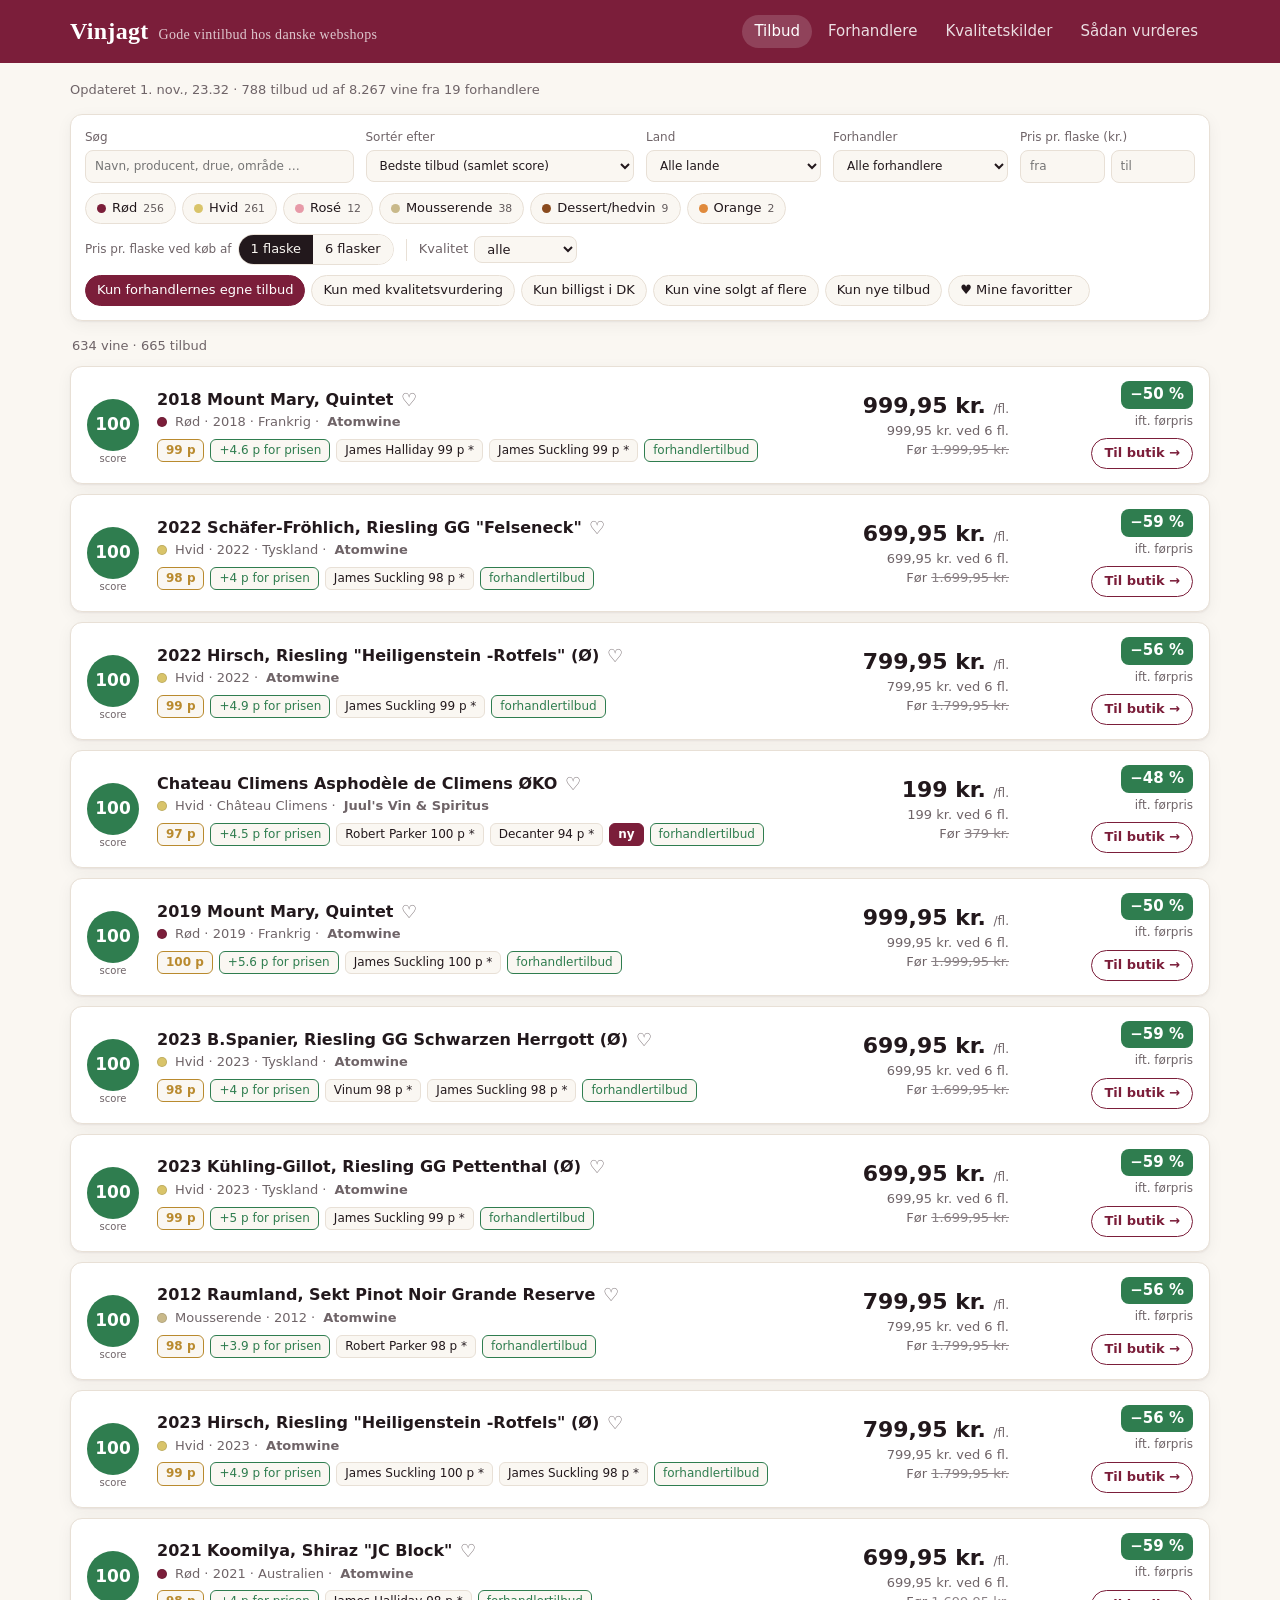
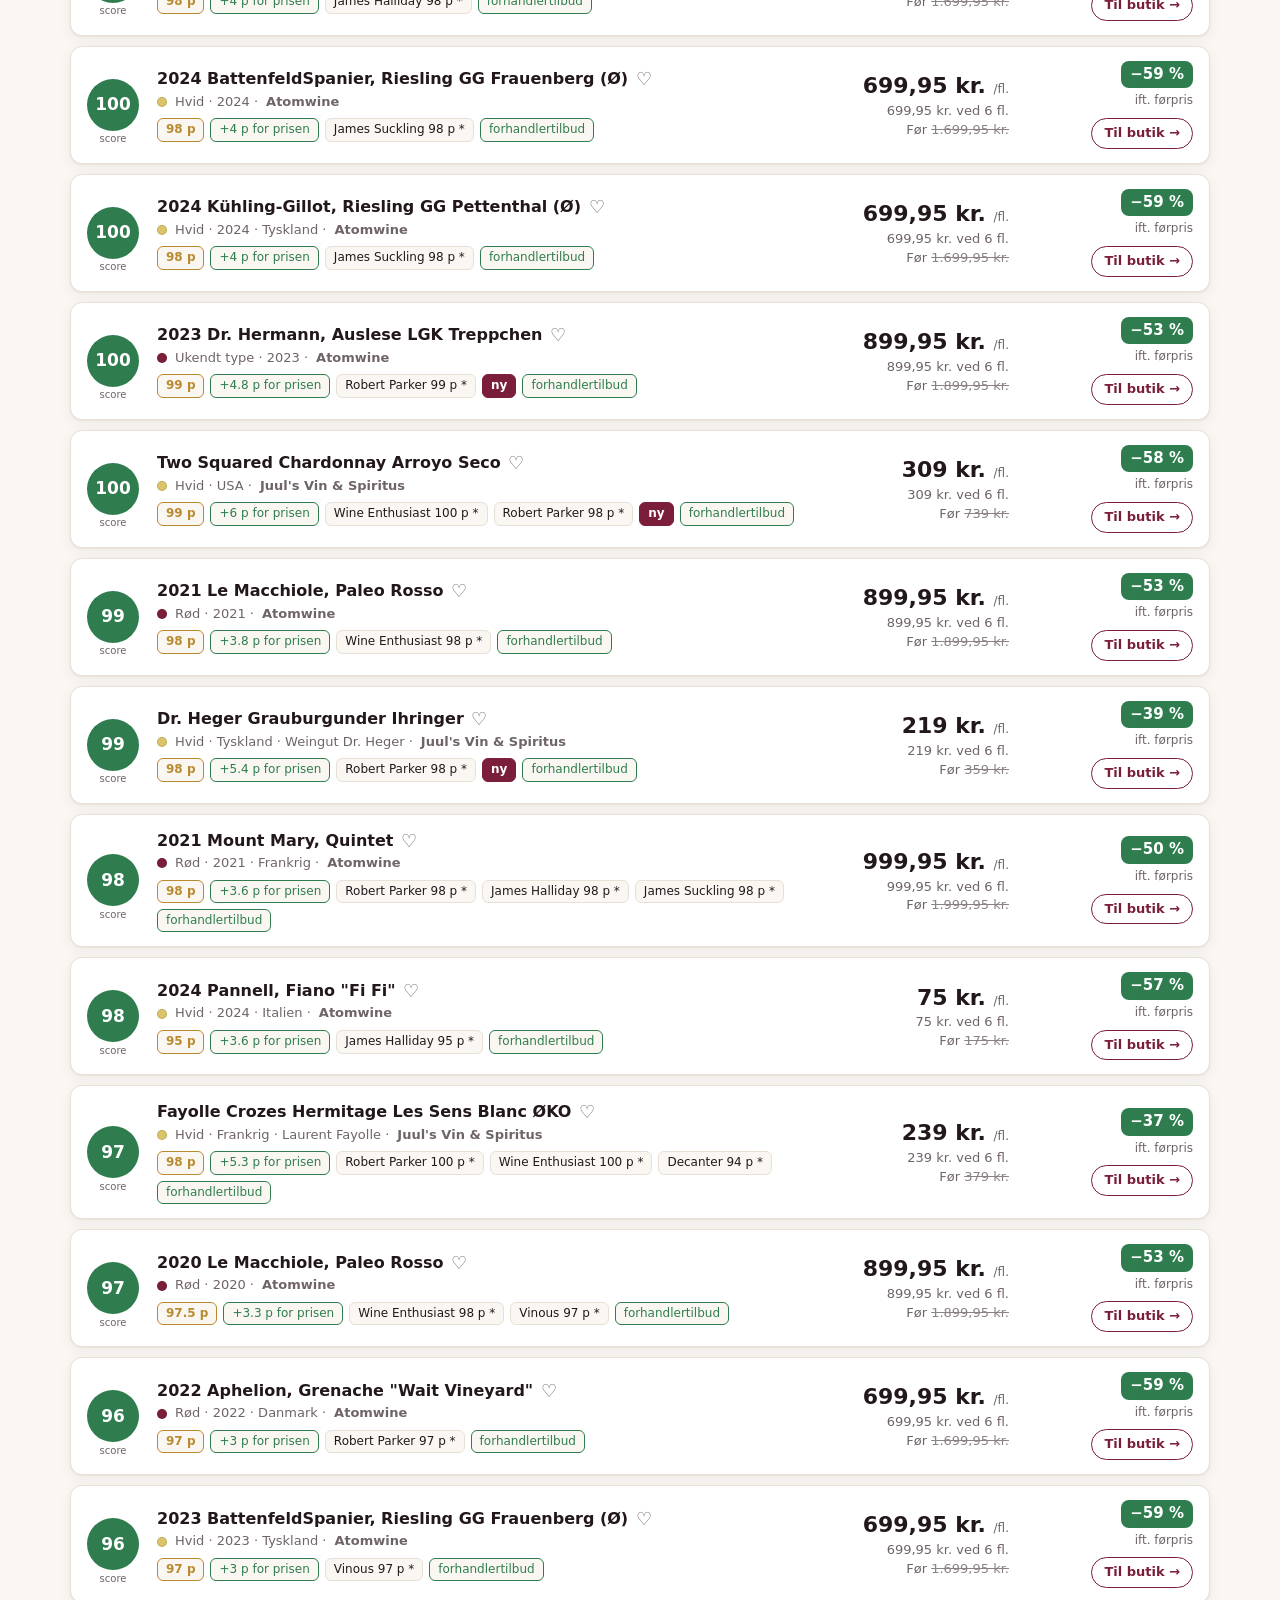
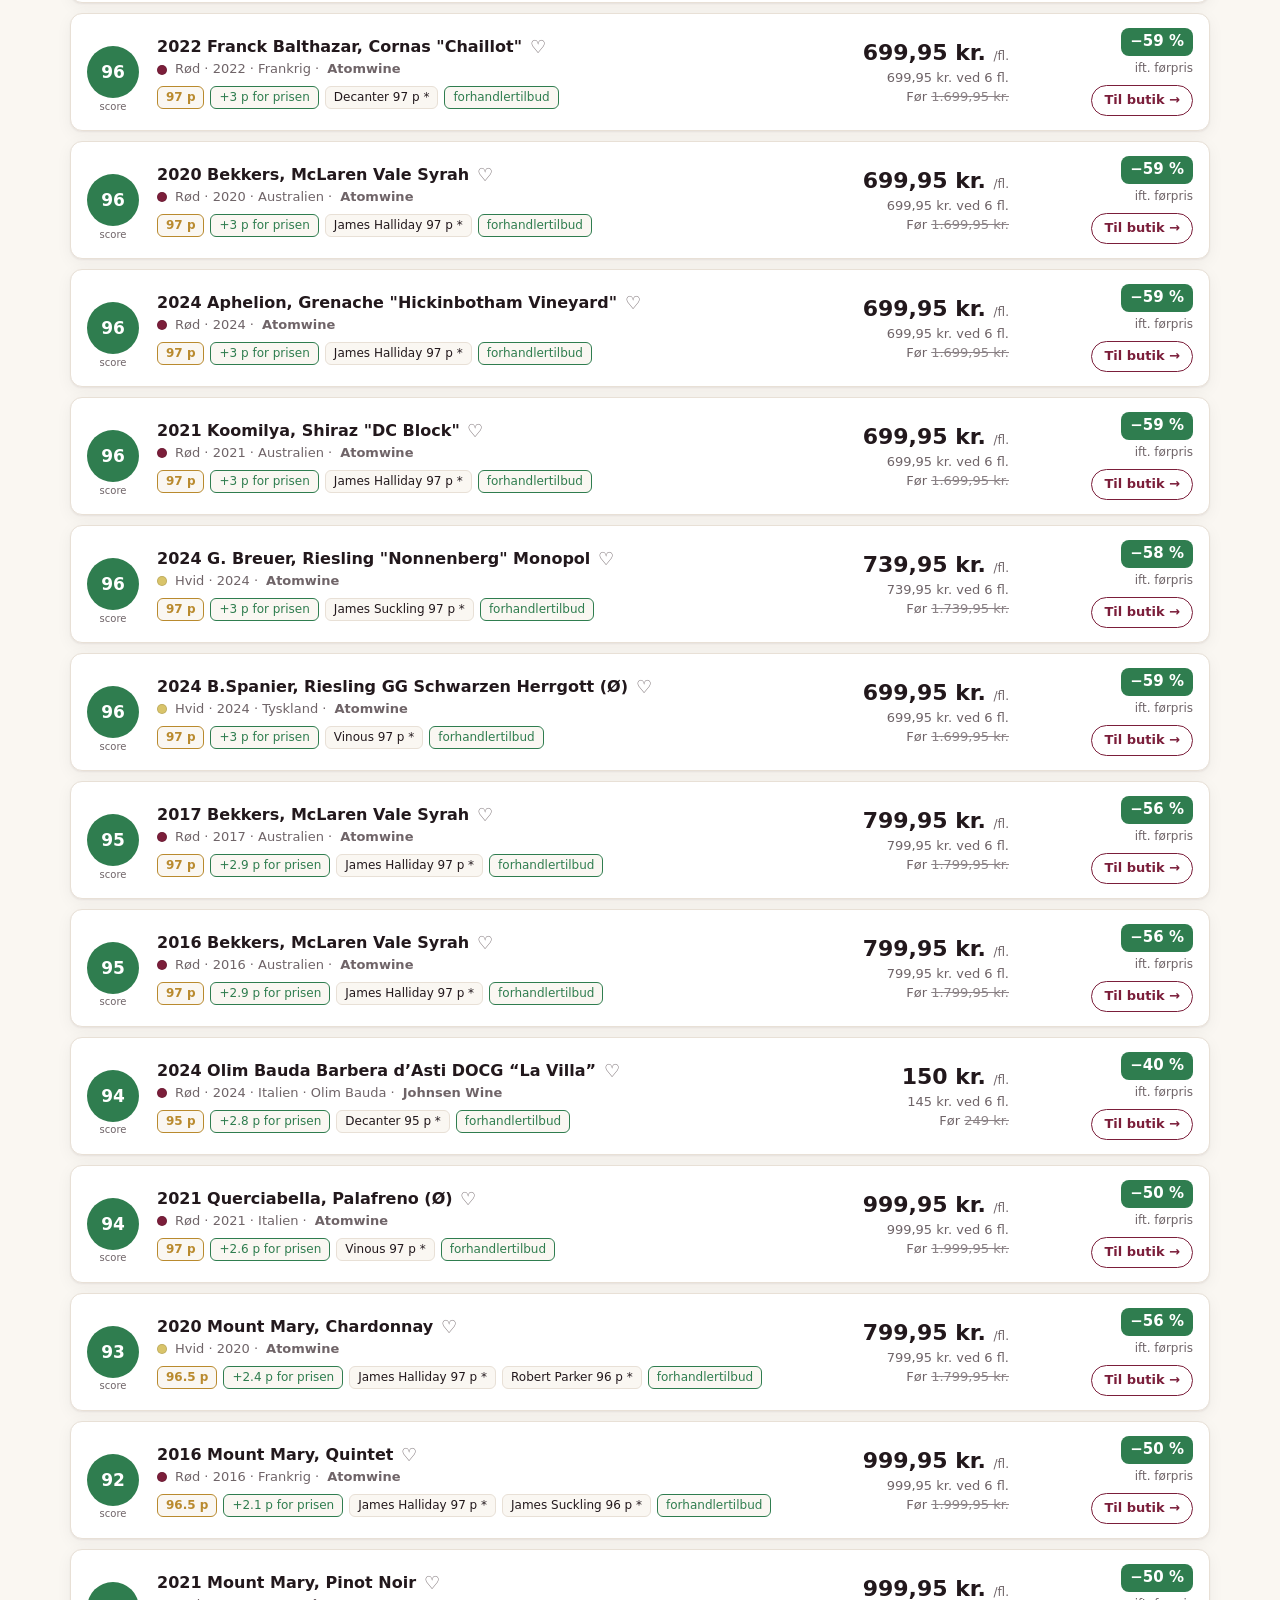
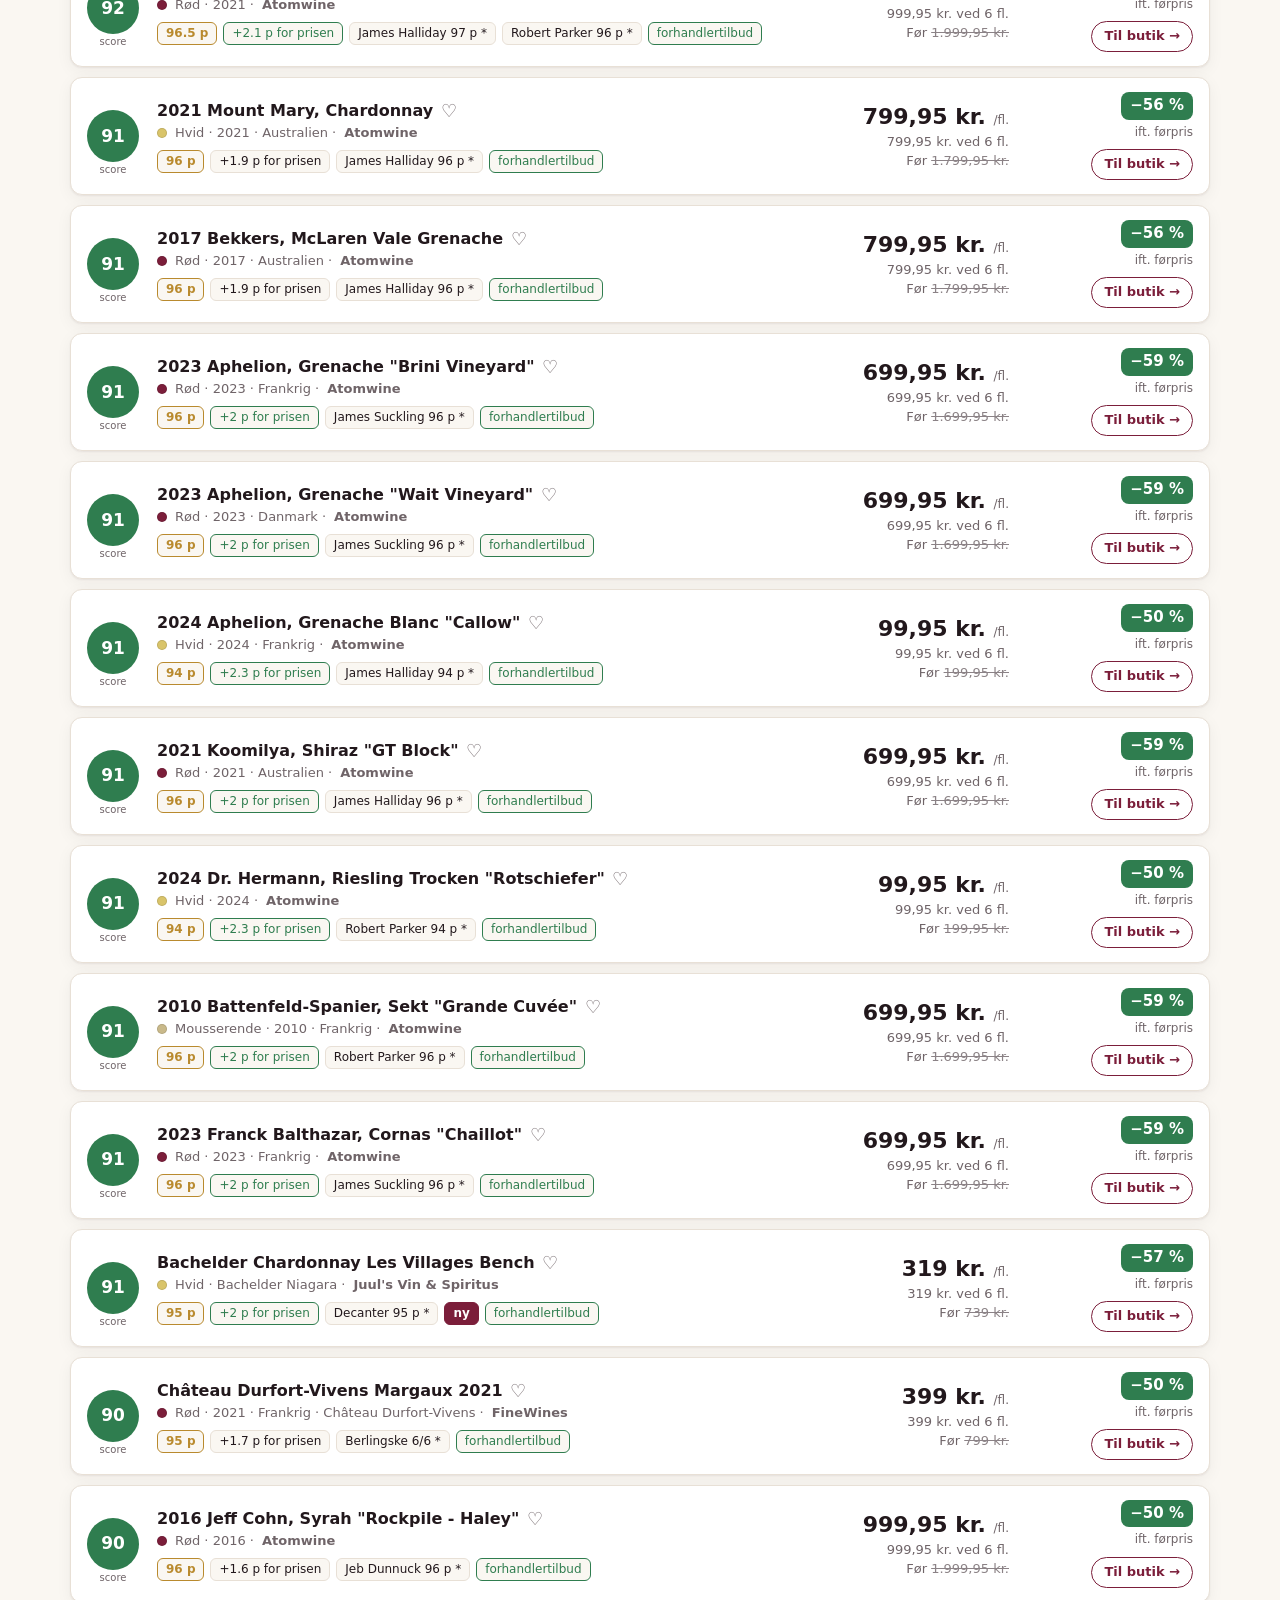
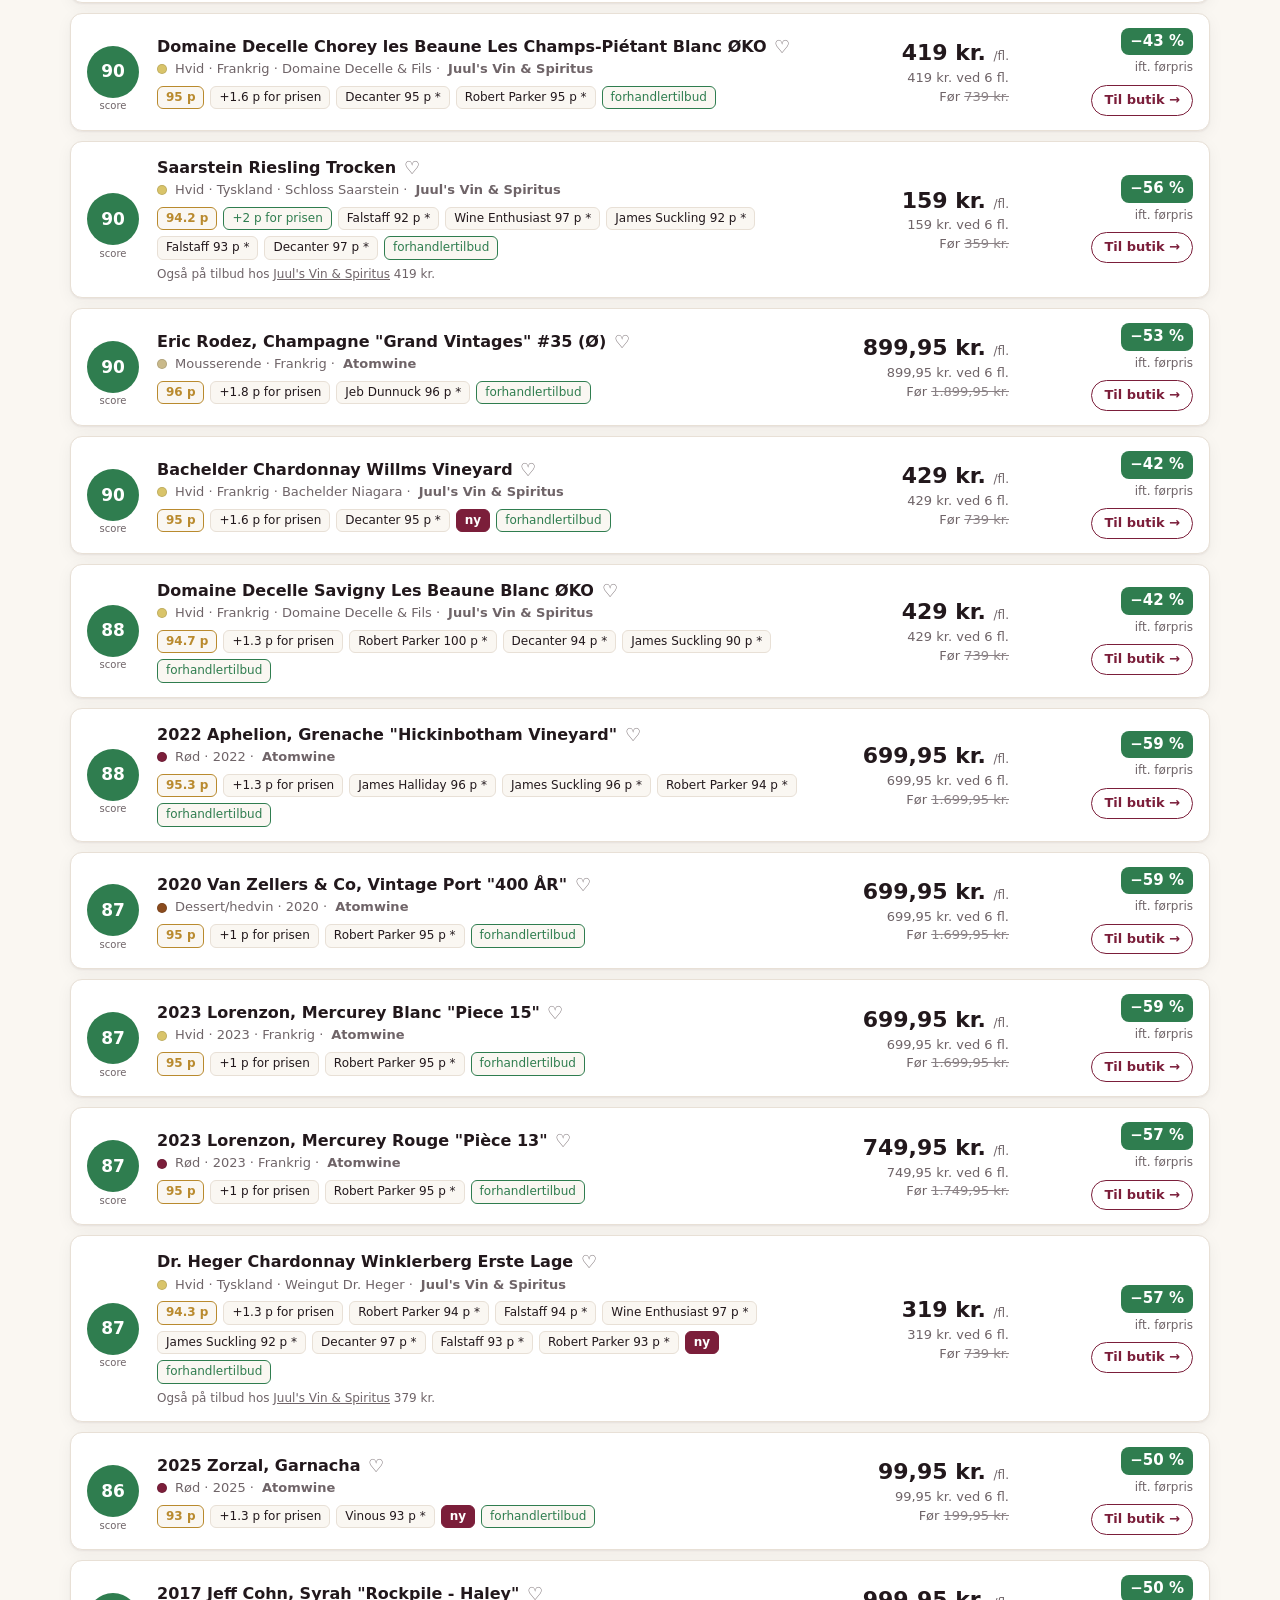
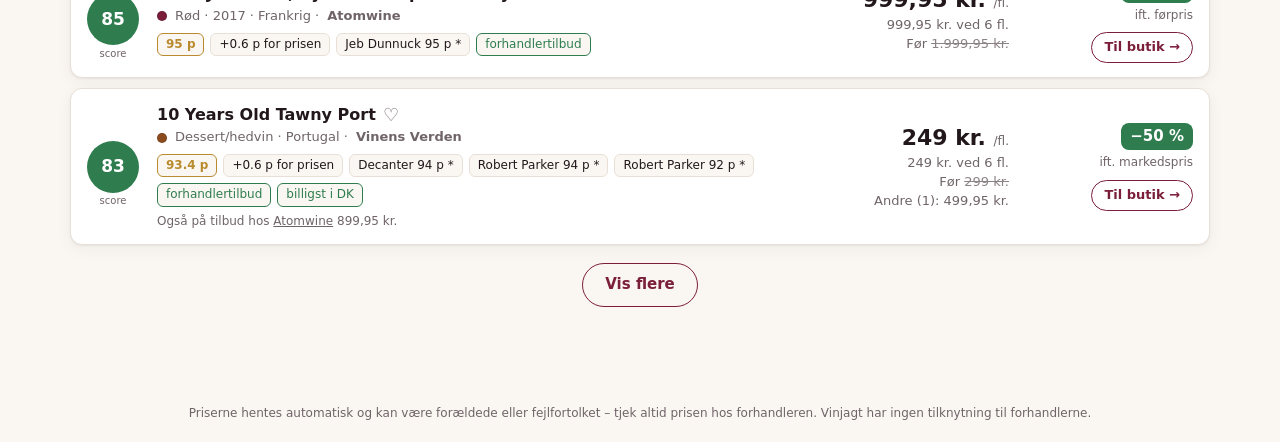
==== index.html @ 304e9aa5 "Opdatering 2026-11-02 00:32" ====
<!DOCTYPE html>
<html lang="da">
<head>
<meta charset="utf-8">
<meta name="viewport" content="width=device-width, initial-scale=1">
<title>Vinjagt – gode vintilbud hos danske webshops</title>
<link rel="icon" href="data:image/svg+xml,<svg xmlns='http://www.w3.org/2000/svg' viewBox='0 0 100 100'><text y='.9em' font-size='90'>🍷</text></svg>">
<link rel="stylesheet" href="assets/style.css">
</head>
<body>
<header class="top"><div class="wrap">
  <h1 id="title">Vinjagt<span id="subtitle"></span></h1>
  <nav><a href="index.html" class="on">Tilbud</a><a href="forhandlere.html">Forhandlere</a><a href="kilder.html">Kvalitetskilder</a><a href="metode.html">Sådan vurderes</a></nav>
</div></header>
<main class="wrap">
  <p class="meta" id="meta">Indlæser …</p>
  <section class="filters" id="filters" aria-label="Filtre">
    <label class="f-search">Søg<input id="q" type="search" placeholder="Navn, producent, drue, område …"></label>
    <button class="ftoggle" id="ftoggle" type="button" aria-expanded="false" aria-controls="filters">Filtre</button>
    <label class="f-sort">Sortér efter
      <select id="sort">
        <option value="s">Bedste tilbud (samlet score)</option>
        <option value="d">Største rabat</option>
        <option value="p">Laveste pris</option>
        <option value="-p">Højeste pris</option>
        <option value="q">Højeste kvalitet</option>
        <option value="v">Bedste værdi for pengene</option>
        <option value="n">Navn A–Å</option>
        <option value="fs">Nyeste tilbud</option>
      </select></label>
    <label class="f-country">Land<select id="country"><option value="">Alle lande</option></select></label>
    <label class="f-shop">Forhandler<select id="shop"><option value="">Alle forhandlere</option></select></label>
    <div class="f-price"><span>Pris pr. flaske (kr.)</span>
      <div><input id="min" type="number" min="0" step="10" placeholder="fra" aria-label="Mindste pris">
      <input id="max" type="number" min="0" step="10" placeholder="til" aria-label="Højeste pris"></div></div>
    <div class="chips" id="types"></div>
    <div class="chips">
      <span class="lbl">Pris pr. flaske ved køb af</span>
      <span class="seg" id="basis"><button data-v="1" class="on">1 flaske</button><button data-v="6">6 flasker</button></span>
      <span class="sep"></span>
      <label class="inline">Kvalitet <select id="minq"><option value="">alle</option><option value="85">85+ point</option>
        <option value="88">88+ point</option><option value="90">90+ point</option><option value="92">92+ point</option></select></label>
    </div>
    <div class="chips">
      <button class="chip" id="own" title="Kun varer forhandleren selv har sat ned eller lagt på sin tilbudsside">Kun forhandlernes egne tilbud</button>
      <button class="chip" id="rated">Kun med kvalitetsvurdering</button>
      <button class="chip" id="cheapest">Kun billigst i DK</button>
      <button class="chip" id="multi">Kun vine solgt af flere</button>
      <button class="chip" id="fresh" title="Tilbud der er startet inden for det seneste døgn">Kun nye tilbud</button>
      <button class="chip" id="favs" title="Vine du har markeret med ♥ (gemmes i denne browser)">♥ Mine favoritter <small id="favn"></small></button>
      <button class="reset" id="reset" type="button" hidden>Nulstil filtre</button>
    </div>
  </section>
  <p class="count" id="count"></p>
  <div class="list" id="list"></div>
  <button class="more" id="more" hidden>Vis flere</button>
</main>
<footer>Priserne hentes automatisk og kan være forældede eller fejlfortolket – tjek altid prisen hos forhandleren. Vinjagt har ingen tilknytning til forhandlerne.</footer>
<script src="assets/common.js"></script>
<script src="assets/app.js"></script>
</body>
</html>
---- assets/style.css ----
:root{
  --bg:#faf7f2; --panel:#fff; --ink:#22181c; --muted:#6f6468; --line:#e8e0d6;
  --wine:#7b1e3a; --wine-2:#a33a58; --gold:#b98a2e; --ok:#2f7d4f; --warn:#b5651d; --bad:#a32b2b;
  --t-rød:#7b1e3a; --t-hvid:#d9c46a; --t-rosé:#e79aa8; --t-mousserende:#c9b98a; --t-dessert:#8a4b1e; --t-orange:#e08a3c;
  --r:12px; --shadow:0 1px 2px rgba(34,24,28,.06),0 4px 16px rgba(34,24,28,.05);
  font-family: ui-sans-serif, system-ui, -apple-system, "Segoe UI", Roboto, sans-serif;
}
@media (prefers-color-scheme: dark){
  :root{--bg:#161214; --panel:#1f1a1c; --ink:#f1ebe6; --muted:#a99ea2; --line:#352d30; --wine:#e07a96; --wine-2:#f09ab0; --shadow:none}
}
*{box-sizing:border-box}
body{margin:0;background:var(--bg);color:var(--ink);line-height:1.45;font-size:15px}
a{color:var(--wine)}
header.top{background:var(--wine);color:#fff}
header.top .wrap{display:flex;align-items:center;gap:24px;padding:14px 20px;flex-wrap:wrap}
header.top h1{font-family:Georgia,"Times New Roman",serif;font-size:24px;margin:0;letter-spacing:.3px}
header.top h1 span{opacity:.75;font-size:14px;font-family:inherit;font-weight:400;margin-left:10px}
header.top nav{display:flex;flex-wrap:wrap;gap:4px;margin-left:auto}
header.top nav a{color:#fff;text-decoration:none;padding:6px 12px;border-radius:999px;opacity:.85}
header.top nav a.on,header.top nav a:hover{background:rgba(255,255,255,.16);opacity:1}
.wrap{max-width:1180px;margin:0 auto}
main.wrap{padding:18px 20px 60px}
.meta{color:var(--muted);font-size:13px;margin:0 0 14px}
.filters{background:var(--panel);border:1px solid var(--line);border-radius:var(--r);padding:14px;box-shadow:var(--shadow);
  display:grid;grid-template-columns:repeat(12,1fr);gap:10px 12px;position:sticky;top:0;z-index:5}
.filters label{min-width:0;font-size:12px;color:var(--muted);display:flex;flex-direction:column;gap:4px}
.filters input,.filters select{width:100%;font:inherit;padding:7px 9px;border:1px solid var(--line);border-radius:8px;background:var(--bg);color:var(--ink);min-width:0}
.f-search{grid-column:span 3}.f-sort{grid-column:span 3}.f-country,.f-shop,.f-price{grid-column:span 2}
.f-price{font-size:12px;color:var(--muted);display:flex;flex-direction:column;gap:4px;min-width:0}
.f-price div{display:flex;gap:6px}
.lbl{font-size:12px;color:var(--muted)}
label.inline{flex-direction:row;align-items:center;gap:6px;font-size:13px;color:var(--muted)}
label.inline select{width:auto;padding:4px 8px}
.chip small{opacity:.7}
.reset{margin-left:auto;font:inherit;font-size:13px;background:none;border:0;color:var(--wine);cursor:pointer;text-decoration:underline}
.ftoggle{display:none}
.chips{grid-column:1/-1;display:flex;gap:6px;flex-wrap:wrap;align-items:center}
.chip{border:1px solid var(--line);background:var(--bg);color:var(--ink);padding:5px 11px;border-radius:999px;cursor:pointer;font:inherit;font-size:13px;display:inline-flex;gap:6px;align-items:center}
.chip.on{background:var(--wine);border-color:var(--wine);color:#fff}
.chip .dot{width:9px;height:9px;border-radius:50%}
.sep{width:1px;height:22px;background:var(--line);margin:0 6px}
.seg{display:inline-flex;border:1px solid var(--line);border-radius:999px;overflow:hidden}
.seg button{border:0;background:var(--bg);color:var(--ink);padding:5px 12px;font:inherit;font-size:13px;cursor:pointer}
.seg button.on{background:var(--ink);color:var(--bg)}
.count{margin:16px 2px 10px;color:var(--muted);font-size:13px}
.list{display:flex;flex-direction:column;gap:10px}
.card{background:var(--panel);border:1px solid var(--line);border-radius:var(--r);box-shadow:var(--shadow);
  display:grid;grid-template-columns:56px 1fr 190px 170px;gap:14px;padding:14px 16px;align-items:center}
.main{display:flex;gap:12px;align-items:flex-start;min-width:0}
.main>div{min-width:0}
.thumb{width:40px;height:72px;object-fit:contain;flex:none;border-radius:4px;background:#fff}
.fav{background:none;border:0;cursor:pointer;font-size:18px;line-height:1;color:var(--muted);padding:0 2px;vertical-align:-1px}
.fav.on{color:var(--wine)}
.tag.new{background:var(--wine);border-color:var(--wine);color:#fff;font-weight:600}
.spark{display:block;margin:6px 0 0 auto}
.also{font-size:12px;color:var(--muted);margin-top:6px}
.also a{color:inherit}
.score{width:52px;height:52px;border-radius:50%;display:grid;place-items:center;font-weight:700;font-size:17px;color:#fff;position:relative}
.score small{position:absolute;bottom:-16px;font-size:10px;color:var(--muted);font-weight:500;white-space:nowrap}
.name{font-weight:600;font-size:16px;margin:0 0 2px}
.name a{color:inherit;text-decoration:none}.name a:hover{text-decoration:underline}
.sub{color:var(--muted);font-size:13px;display:flex;gap:8px;flex-wrap:wrap;align-items:center}
.tdot{width:10px;height:10px;border-radius:50%;display:inline-block;border:1px solid rgba(0,0,0,.12)}
.tags{display:flex;gap:6px;flex-wrap:wrap;margin-top:7px}
.tag{font-size:12px;padding:2px 8px;border-radius:6px;background:var(--bg);border:1px solid var(--line);white-space:nowrap}
.tag.q{border-color:var(--gold);color:var(--gold);font-weight:600}
.tag.good{border-color:var(--ok);color:var(--ok)}
.tag.warn{border-color:var(--warn);color:var(--warn)}
.tag a{color:inherit}
.price{text-align:right}
.price .big{font-size:22px;font-weight:700;font-variant-numeric:tabular-nums}
.price .big small{font-size:12px;font-weight:400;color:var(--muted)}
.price .alt{font-size:13px;color:var(--muted);font-variant-numeric:tabular-nums}
.price .was{font-size:13px;color:var(--muted)}
.price .was s{opacity:.8}
.deal{text-align:right}
.badge{display:inline-block;background:var(--ok);color:#fff;font-weight:700;border-radius:8px;padding:3px 9px;font-size:15px}
.badge.small{background:var(--muted)}
.deal .ref{font-size:12px;color:var(--muted);margin-top:4px}
.deal .go{display:inline-block;margin-top:8px;font-size:13px;font-weight:600;text-decoration:none;border:1px solid var(--wine);padding:5px 12px;border-radius:999px}
.deal .go:hover{background:var(--wine);color:#fff}
.more{display:block;margin:18px auto;font:inherit;padding:10px 22px;border-radius:999px;border:1px solid var(--wine);background:transparent;color:var(--wine);cursor:pointer;font-weight:600}
.empty{padding:40px;text-align:center;color:var(--muted)}
table.shops{width:100%;border-collapse:collapse;background:var(--panel);border:1px solid var(--line);border-radius:var(--r);overflow:hidden;box-shadow:var(--shadow)}
table.shops th,table.shops td{padding:10px 12px;border-bottom:1px solid var(--line);text-align:left;font-size:14px;vertical-align:top}
table.shops th{font-size:12px;text-transform:uppercase;letter-spacing:.04em;color:var(--muted);cursor:pointer;user-select:none;white-space:nowrap;background:var(--bg)}
table.shops td.num,table.shops th.num{text-align:right;font-variant-numeric:tabular-nums}
.st{font-size:12px;padding:2px 8px;border-radius:999px;color:#fff;white-space:nowrap}
.st.ok{background:var(--ok)}.st.fejl{background:var(--bad)}.st.other{background:var(--muted)}
.err{color:var(--muted);font-size:12px;max-width:340px}
.summary{display:grid;grid-template-columns:repeat(5,1fr);gap:10px;margin:0 0 16px}
.summary div{background:var(--panel);border:1px solid var(--line);border-radius:var(--r);padding:12px 14px}
.summary b{display:block;font-size:22px}
.summary span{font-size:12px;color:var(--muted)}
article.doc{background:var(--panel);border:1px solid var(--line);border-radius:var(--r);padding:8px 28px 24px;max-width:820px}
article.doc h2{font-family:Georgia,serif;color:var(--wine);margin-top:28px}
article.doc code{background:var(--bg);padding:1px 5px;border-radius:4px}
.only-m{display:none}
table.shops tr.off td{color:var(--muted)}
footer{color:var(--muted);font-size:12px;text-align:center;padding:20px}
@media (max-height:800px){.filters{position:static}}
@media (max-width:900px){
  .filters{position:static;grid-template-columns:repeat(2,minmax(0,1fr))}
  .f-search,.f-sort,.f-country,.f-shop,.f-price{grid-column:span 1}
  .f-search{grid-column:1}
  .ftoggle{display:block;align-self:end;font:inherit;font-size:14px;padding:7px 12px;border-radius:8px;border:1px solid var(--wine);background:transparent;color:var(--wine);cursor:pointer}
  .ftoggle.active{background:var(--wine);color:#fff}
  .filters:not(.open){grid-template-columns:minmax(0,1fr) auto}
  .filters:not(.open)>:not(.f-search):not(.ftoggle){display:none}
  .spark{margin-left:0}
  .card{grid-template-columns:48px 1fr;gap:10px 12px}
  .price,.deal{grid-column:2;text-align:left}
  .score{width:44px;height:44px;font-size:15px}
  .summary{grid-template-columns:repeat(2,1fr)}
  table.shops .hide-m{display:none}
  .only-m{display:inline}
}
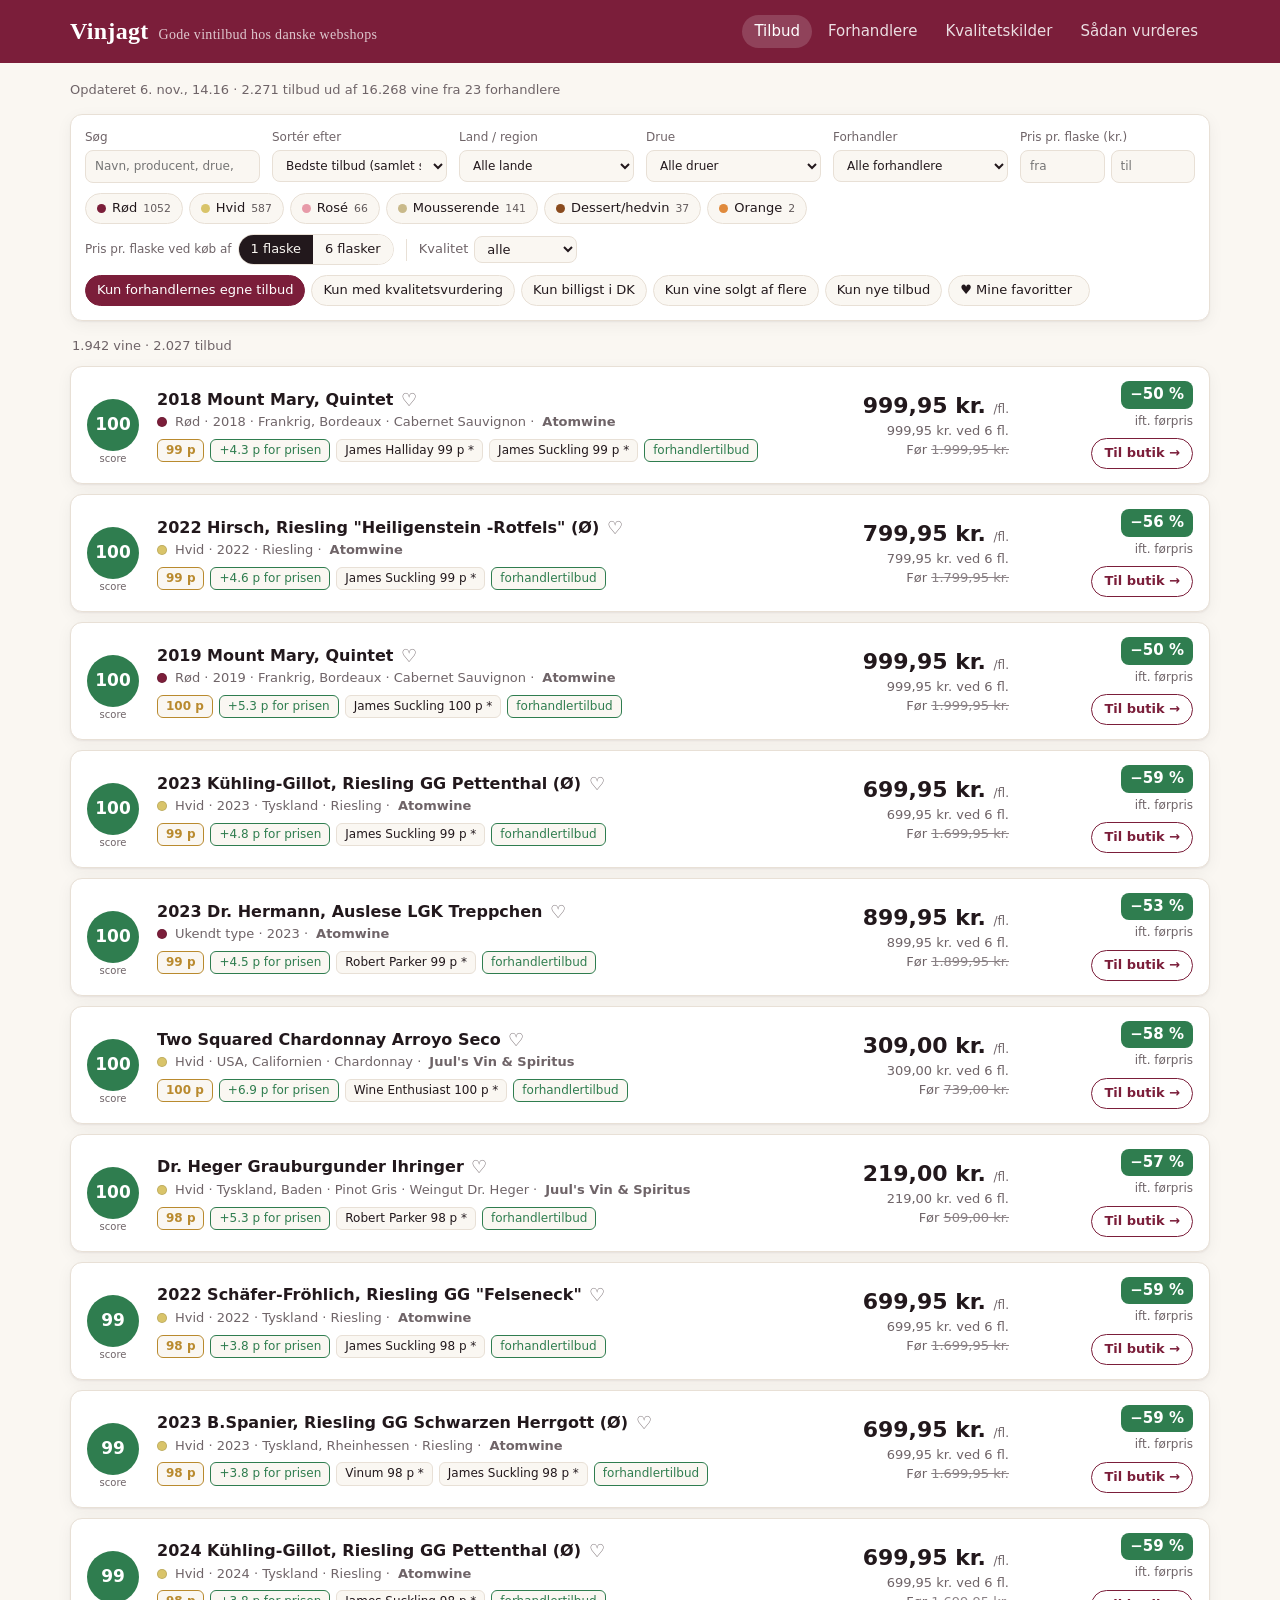
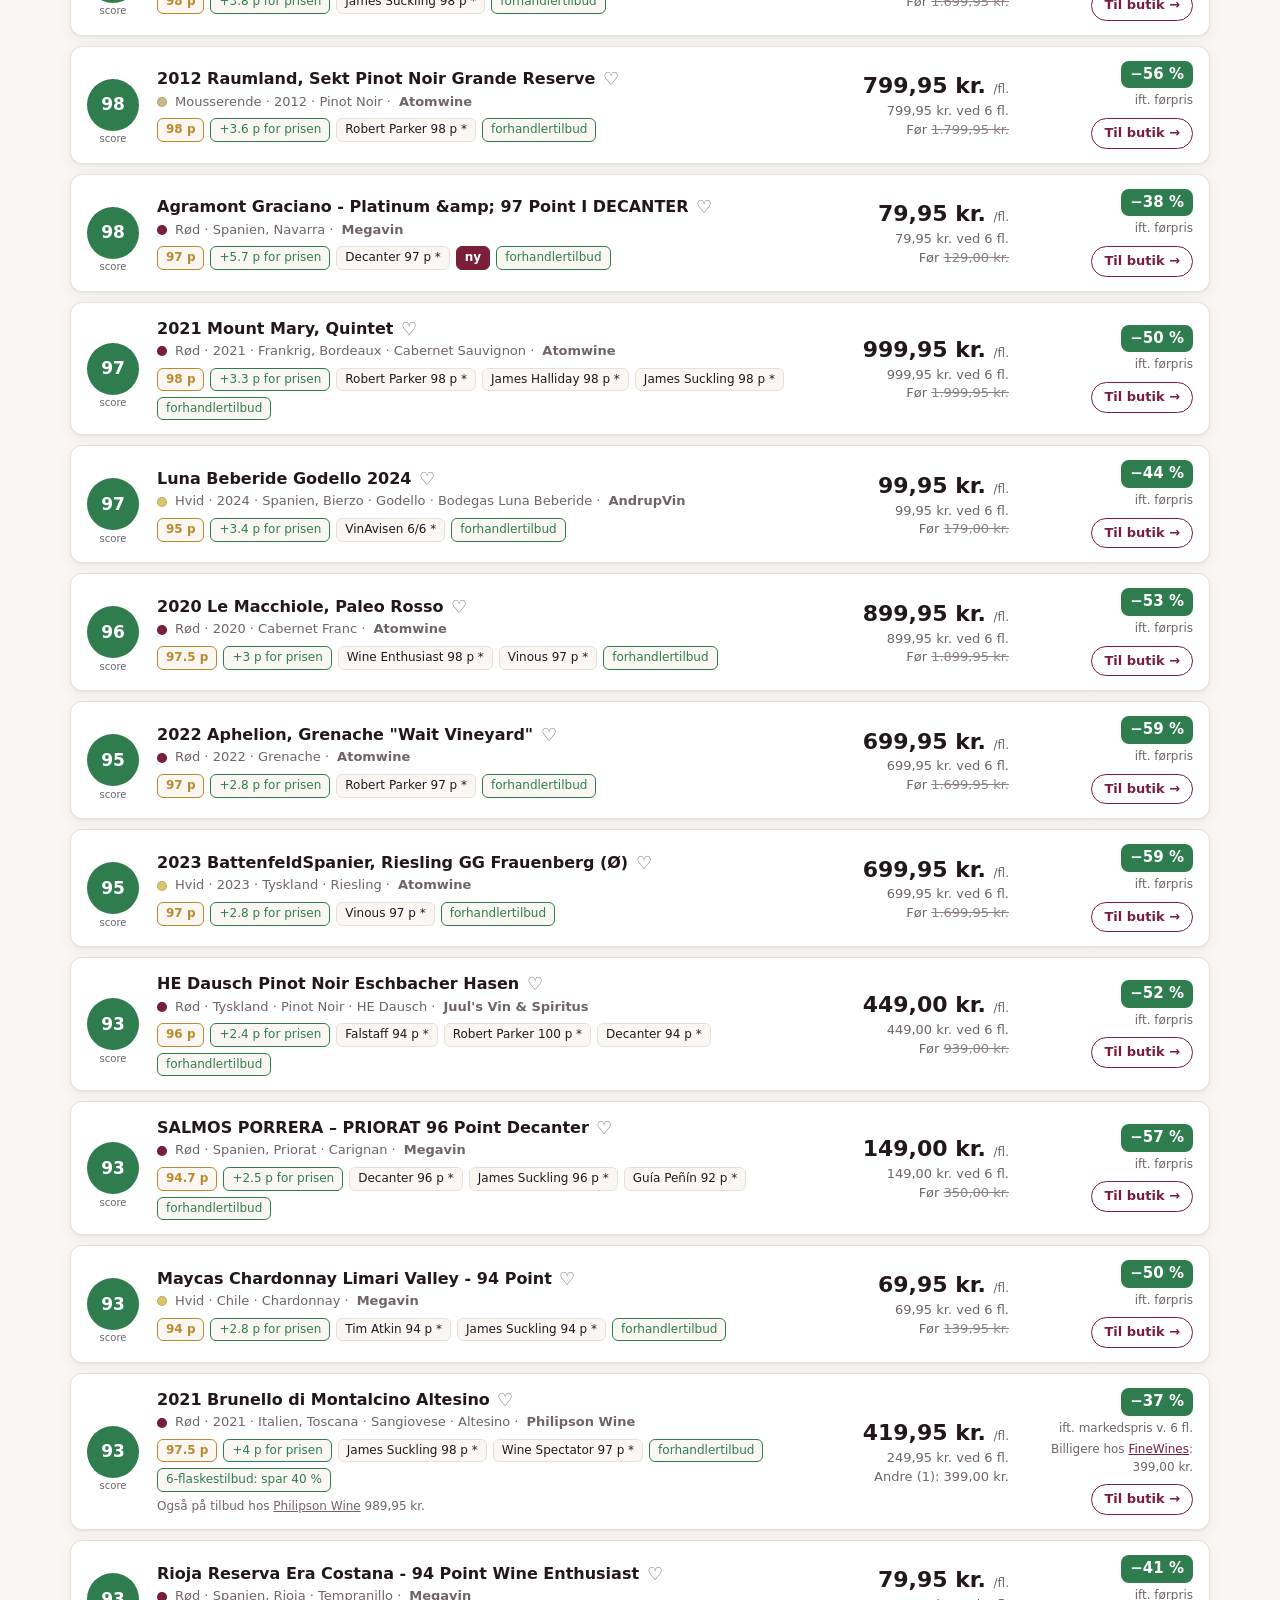
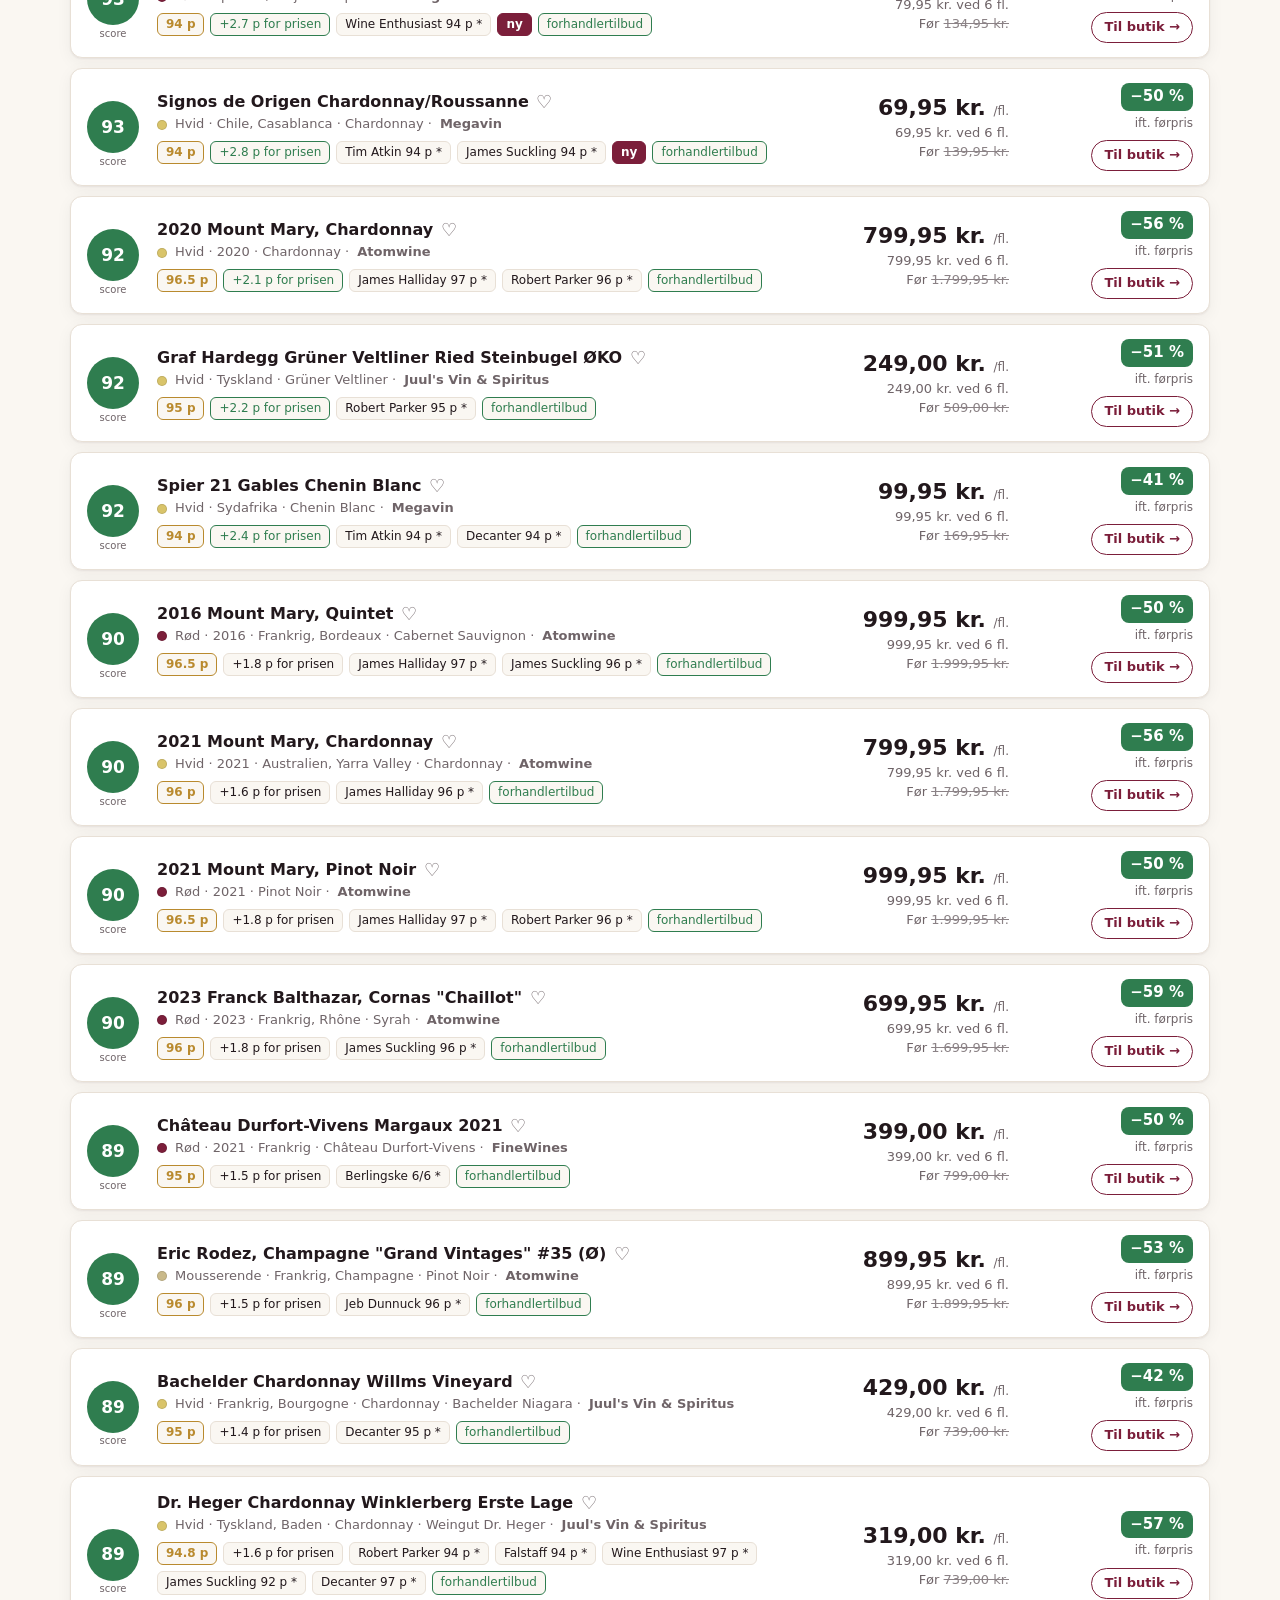
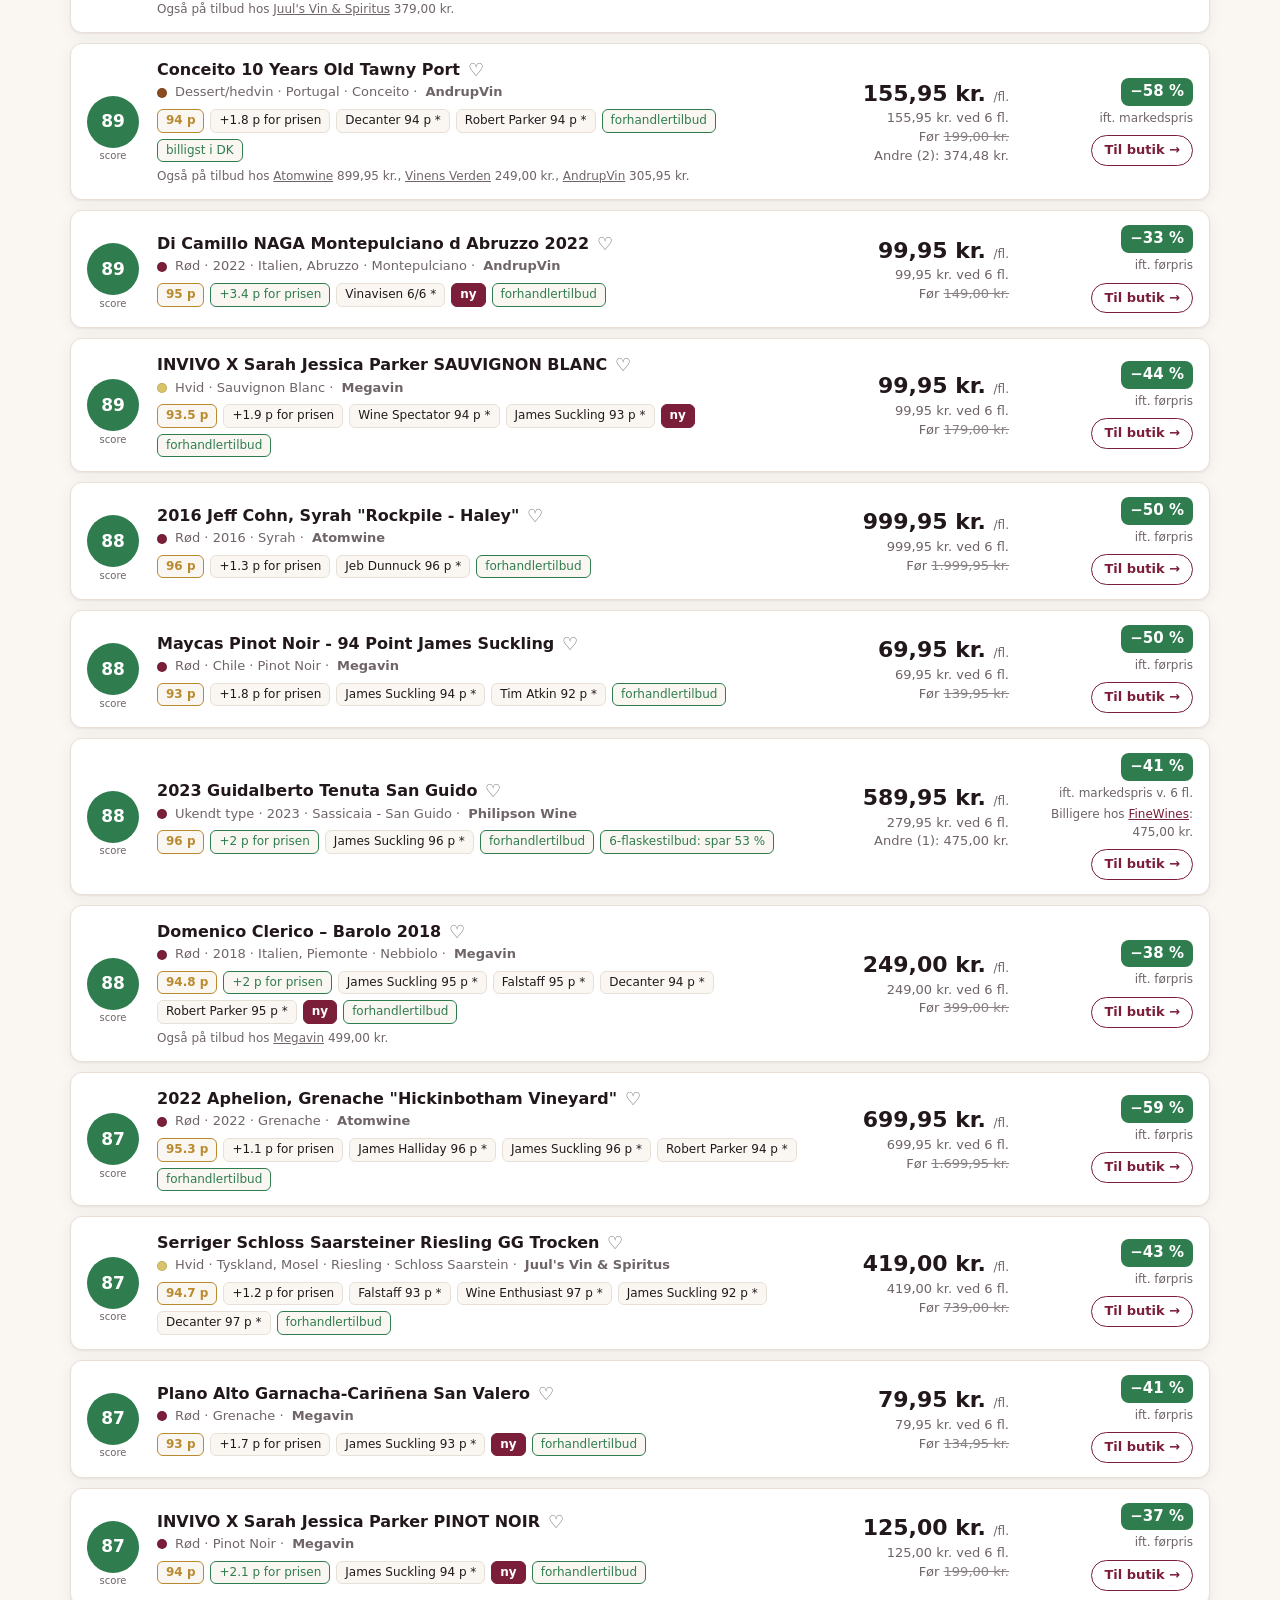
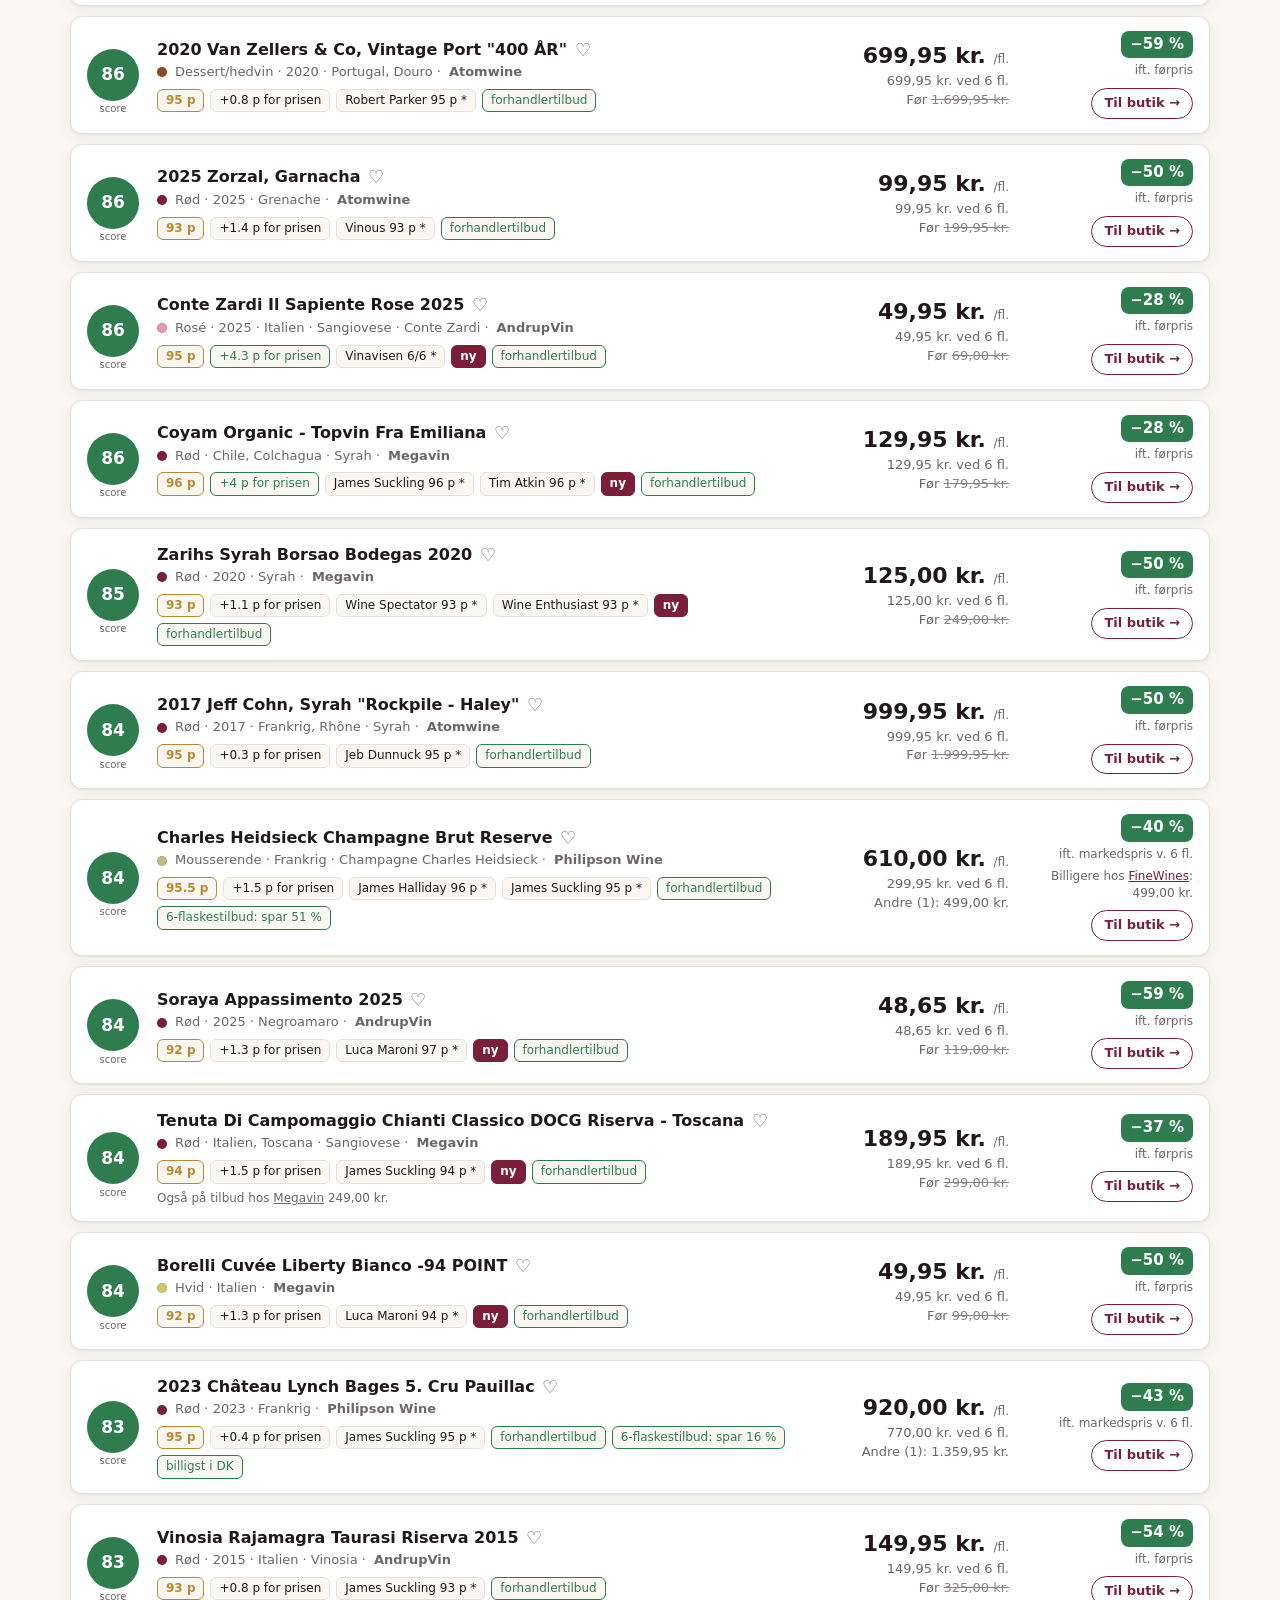
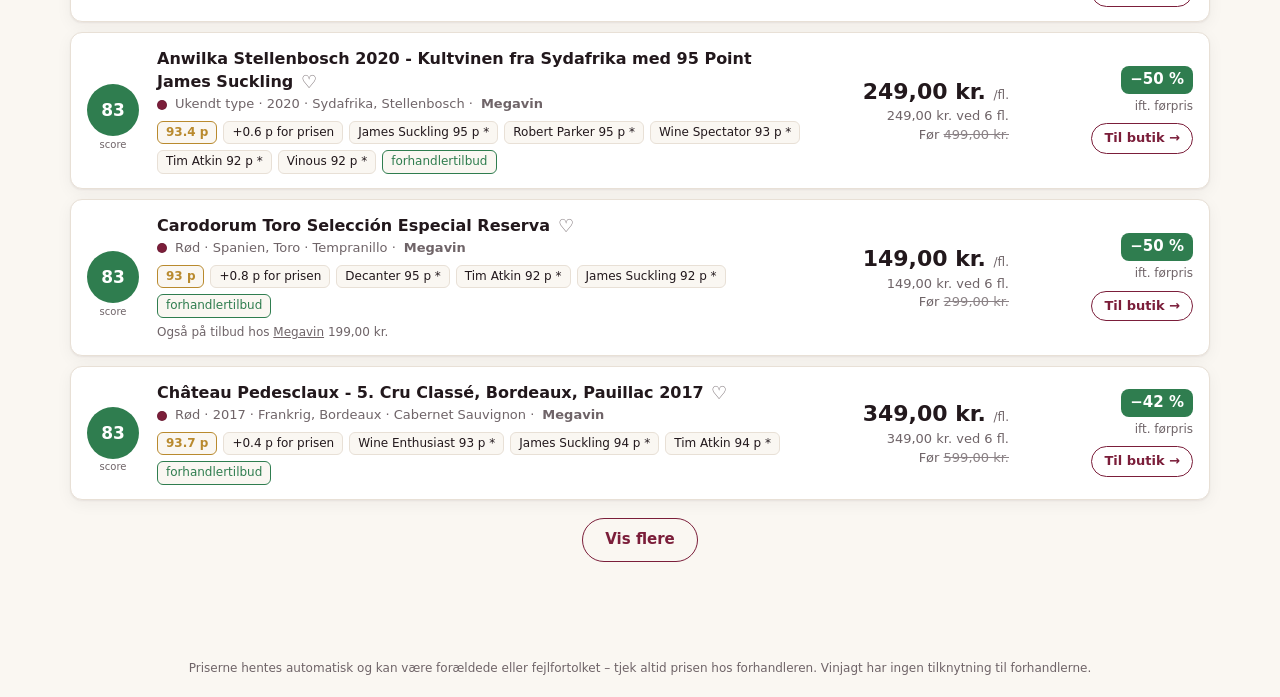
==== commit 84c05679: "Opdatering 2026-11-06 15:16" ====
--- a/index.html
+++ b/index.html
@@ -28,7 +28,8 @@
         <option value="n">Navn A–Å</option>
         <option value="fs">Nyeste tilbud</option>
       </select></label>
-    <label class="f-country">Land<select id="country"><option value="">Alle lande</option></select></label>
+    <label class="f-country">Land / region<select id="country"><option value="">Alle lande</option></select></label>
+    <label class="f-grape">Drue<select id="grape"><option value="">Alle druer</option></select></label>
     <label class="f-shop">Forhandler<select id="shop"><option value="">Alle forhandlere</option></select></label>
     <div class="f-price"><span>Pris pr. flaske (kr.)</span>
       <div><input id="min" type="number" min="0" step="10" placeholder="fra" aria-label="Mindste pris">
--- a/assets/style.css
+++ b/assets/style.css
@@ -25,7 +25,7 @@
   display:grid;grid-template-columns:repeat(12,1fr);gap:10px 12px;position:sticky;top:0;z-index:5}
 .filters label{min-width:0;font-size:12px;color:var(--muted);display:flex;flex-direction:column;gap:4px}
 .filters input,.filters select{width:100%;font:inherit;padding:7px 9px;border:1px solid var(--line);border-radius:8px;background:var(--bg);color:var(--ink);min-width:0}
-.f-search{grid-column:span 3}.f-sort{grid-column:span 3}.f-country,.f-shop,.f-price{grid-column:span 2}
+.f-search{grid-column:span 2}.f-sort{grid-column:span 2}.f-country,.f-grape,.f-shop,.f-price{grid-column:span 2}
 .f-price{font-size:12px;color:var(--muted);display:flex;flex-direction:column;gap:4px;min-width:0}
 .f-price div{display:flex;gap:6px}
 .lbl{font-size:12px;color:var(--muted)}
@@ -101,7 +101,7 @@
 @media (max-height:800px){.filters{position:static}}
 @media (max-width:900px){
   .filters{position:static;grid-template-columns:repeat(2,minmax(0,1fr))}
-  .f-search,.f-sort,.f-country,.f-shop,.f-price{grid-column:span 1}
+  .f-search,.f-sort,.f-country,.f-grape,.f-shop,.f-price{grid-column:span 1}
   .f-search{grid-column:1}
   .ftoggle{display:block;align-self:end;font:inherit;font-size:14px;padding:7px 12px;border-radius:8px;border:1px solid var(--wine);background:transparent;color:var(--wine);cursor:pointer}
   .ftoggle.active{background:var(--wine);color:#fff}
